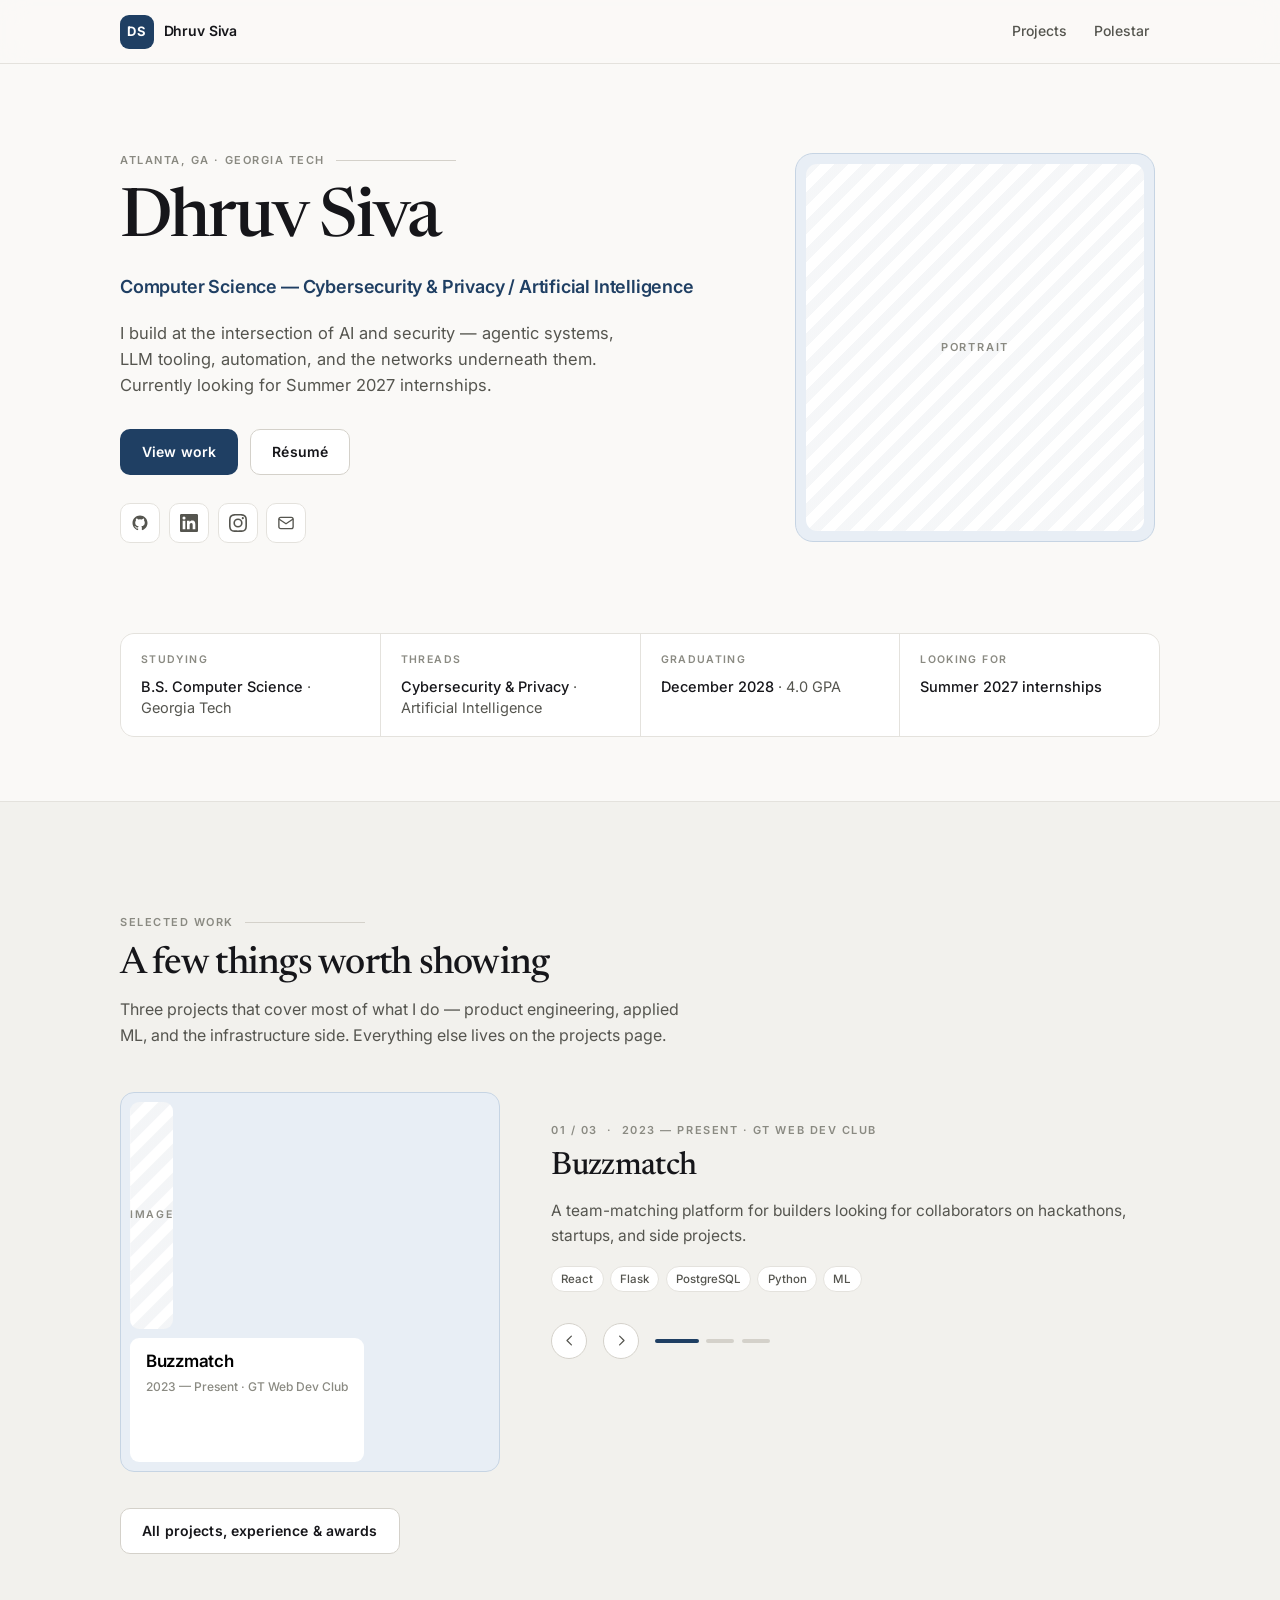
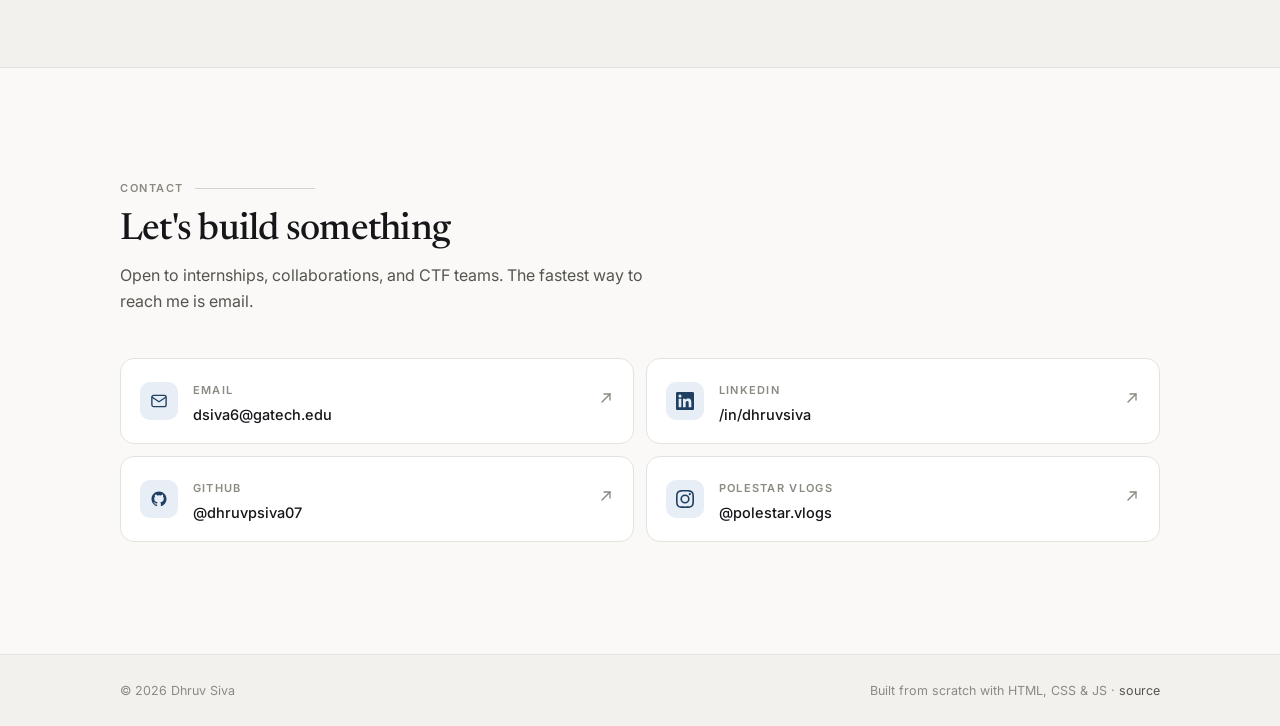
==== index.html @ 422fa302 "Rebuild personal site Three pages sharing one stylesheet and a reusable modal:  - index.html: deskto" ====
<!DOCTYPE html>
<html lang="en">
<head>
<meta charset="UTF-8">
<meta name="viewport" content="width=device-width, initial-scale=1.0">
<title>Dhruv Siva — CS @ Georgia Tech</title>
<meta name="description" content="Dhruv Siva — Computer Science student at Georgia Tech on the Cybersecurity &amp; Privacy and AI threads. Projects, experience, and the Polestar vlog series.">
<link rel="stylesheet" href="style.css">
<script>document.documentElement.classList.add('js');</script>
</head>
<body>

<header class="nav">
  <div class="wrap nav__inner">
    <a class="brand" href="index.html" aria-label="Dhruv Siva — home">
      <span class="brand__mark">DS</span>
      <span class="brand__word">Dhruv Siva</span>
    </a>
    <nav class="nav__links">
      <a href="projects.html">Projects</a>
      <a href="polestar.html">Polestar</a>
    </nav>
  </div>
</header>

<main>

  <!-- ===== HERO ===== -->
  <section class="hero">
    <div class="wrap hero__grid">
      <div class="reveal">
        <div class="eyebrow">Atlanta, GA · Georgia Tech</div>
        <h1 class="hero__name">Dhruv Siva</h1>
        <div class="hero__role">Computer Science — Cybersecurity &amp; Privacy / Artificial Intelligence</div>
        <p class="hero__blurb">
          I build at the intersection of AI and security — agentic systems, LLM tooling, automation,
          and the networks underneath them. Currently looking for Summer 2027 internships.
        </p>
        <div class="hero__cta">
          <a class="btn btn--primary" href="projects.html">View work</a>
          <a class="btn btn--ghost" href="static/resume.pdf" target="_blank" rel="noopener">Résumé</a>
        </div>
        <div class="socials" id="hero-socials"></div>
      </div>

      <div class="hero__photo reveal">
        <!-- swap the placeholder: add background-image to .hero__photo-inner -->
        <div class="hero__photo-inner">Portrait</div>
      </div>
    </div>
  </section>

  <!-- ===== QUICK FACTS ===== -->
  <section class="wrap" style="padding-bottom: clamp(2rem,6vw,4rem)">
    <div class="facts reveal">
      <div class="fact">
        <div class="fact__k">Studying</div>
        <div class="fact__v">B.S. Computer Science <span>· Georgia Tech</span></div>
      </div>
      <div class="fact">
        <div class="fact__k">Threads</div>
        <div class="fact__v">Cybersecurity &amp; Privacy <span>· Artificial Intelligence</span></div>
      </div>
      <div class="fact">
        <div class="fact__k">Graduating</div>
        <div class="fact__v">December 2028 <span>· 4.0 GPA</span></div>
      </div>
      <div class="fact">
        <div class="fact__k">Looking for</div>
        <div class="fact__v">Summer 2027 internships</div>
      </div>
    </div>
  </section>

  <!-- ===== SELECTED WORK ===== -->
  <section class="section section--alt" id="work">
    <div class="wrap">
      <div class="section-head reveal">
        <div class="eyebrow">Selected work</div>
        <h2 class="section-title">A few things worth showing</h2>
        <p class="section-sub">
          Three projects that cover most of what I do — product engineering, applied ML, and the
          infrastructure side. Everything else lives on the projects page.
        </p>
      </div>

      <!-- desktop: rotating highlight -->
      <div class="featured reveal" id="featured"></div>

      <!-- mobile: stacked cards -->
      <div class="stack" id="stack"></div>

      <div style="margin-top:2.25rem" class="reveal">
        <a class="btn btn--ghost" href="projects.html">All projects, experience &amp; awards</a>
      </div>
    </div>
  </section>

  <!-- ===== CONTACT ===== -->
  <section class="section" id="contact">
    <div class="wrap">
      <div class="section-head reveal">
        <div class="eyebrow">Contact</div>
        <h2 class="section-title">Let's build something</h2>
        <p class="section-sub">
          Open to internships, collaborations, and CTF teams. The fastest way to reach me is email.
        </p>
      </div>
      <div class="contact__grid" id="contact-grid"></div>
    </div>
  </section>

</main>

<footer class="footer">
  <div class="wrap footer__inner">
    <span>© <span id="year"></span> Dhruv Siva</span>
    <span>Built from scratch with HTML, CSS &amp; JS · <a href="https://github.com/dhruvpsiva07/dsiva6" target="_blank" rel="noopener">source</a></span>
  </div>
</footer>

<script src="data.js"></script>
<script src="modal.js"></script>
<script src="main.js"></script>
</body>
</html>
---- style.css ----
/* =========================================================
   Dhruv Siva — personal site
   style.css  ·  shared across index / projects / polestar
   ========================================================= */

@import url('https://fonts.googleapis.com/css2?family=Inter:wght@400;500;600;700&family=Newsreader:opsz,wght@6..72,400;6..72,500;6..72,600&display=swap');

*, *::before, *::after { box-sizing: border-box; margin: 0; padding: 0; }

:root {
    /* surfaces */
    --bg:            #faf9f7;
    --bg-alt:        #f2f1ed;
    --surface:       #ffffff;
    --border:        #e4e2dd;
    --border-strong: #d4d1ca;

    /* type */
    --text:          #16161a;
    --text-2:        #55554f;
    --text-3:        #8a8a82;

    /* accent — muted navy */
    --accent:        #1f3f63;
    --accent-hover:  #16304d;
    --accent-soft:   #e8eef5;
    --accent-soft-2: #dbe5ef;
    --accent-line:   #c6d4e3;

    /* geometry */
    --radius:        14px;
    --radius-sm:     9px;
    --maxw:          1120px;
    --nav-h:         64px;

    /* motion */
    --ease:          cubic-bezier(.22,.61,.36,1);
    --t:             .35s var(--ease);

    --font-sans:     'Inter', system-ui, -apple-system, 'Segoe UI', sans-serif;
    --font-serif:    'Newsreader', Georgia, 'Times New Roman', serif;

    --shadow-sm:     0 1px 2px rgba(20,20,25,.04), 0 2px 8px rgba(20,20,25,.04);
    --shadow-md:     0 6px 16px rgba(20,20,25,.08), 0 2px 4px rgba(20,20,25,.04);
    --shadow-lg:     0 24px 60px rgba(20,20,25,.18);
}

html { scroll-behavior: smooth; -webkit-text-size-adjust: 100%; }

body {
    background: var(--bg);
    color: var(--text);
    font-family: var(--font-sans);
    font-size: 16px;
    line-height: 1.6;
    -webkit-font-smoothing: antialiased;
    display: flex;
    flex-direction: column;
    min-height: 100vh;
}

a { color: inherit; }
img { max-width: 100%; display: block; }
button { font: inherit; }

::selection { background: var(--accent-soft-2); }

/* ---------- layout helpers ---------- */

.wrap {
    width: 100%;
    max-width: var(--maxw);
    margin: 0 auto;
    padding-inline: clamp(1.15rem, 5vw, 2.5rem);
}

main { flex: 1 0 auto; }

.section { padding-block: clamp(3.5rem, 9vw, 7rem); }
.section--alt { background: var(--bg-alt); border-block: 1px solid var(--border); }

.section-head { margin-bottom: clamp(1.75rem, 4vw, 2.75rem); }

.eyebrow {
    font-size: 11px;
    font-weight: 600;
    letter-spacing: .14em;
    text-transform: uppercase;
    color: var(--text-3);
    display: flex;
    align-items: center;
    gap: .7rem;
}
.eyebrow::after {
    content: '';
    flex: 1;
    height: 1px;
    background: var(--border-strong);
    max-width: 120px;
}

h1, h2, h3 { line-height: 1.15; letter-spacing: -.02em; font-weight: 600; }

.section-title {
    font-family: var(--font-serif);
    font-size: clamp(1.6rem, 3.6vw, 2.35rem);
    font-weight: 500;
    margin-top: .7rem;
}
.section-sub {
    color: var(--text-2);
    font-size: clamp(14px, 1.4vw, 16px);
    max-width: 56ch;
    margin-top: .7rem;
}

/* ---------- nav ---------- */

.nav {
    position: sticky;
    top: 0;
    z-index: 200;
    height: var(--nav-h);
    background: rgba(250,249,247,.82);
    backdrop-filter: saturate(160%) blur(14px);
    -webkit-backdrop-filter: saturate(160%) blur(14px);
    border-bottom: 1px solid var(--border);
}
.nav__inner {
    height: 100%;
    display: flex;
    align-items: center;
    justify-content: space-between;
    gap: 1rem;
}
.brand {
    display: inline-flex;
    align-items: center;
    gap: .6rem;
    text-decoration: none;
}
.brand__mark {
    width: 34px;
    height: 34px;
    display: grid;
    place-items: center;
    border-radius: 9px;
    background: var(--accent);
    color: #fff;
    font-size: 13px;
    font-weight: 700;
    letter-spacing: .04em;
    transition: transform var(--t), background var(--t);
}
.brand:hover .brand__mark { transform: rotate(-4deg) scale(1.04); background: var(--accent-hover); }
.brand__word {
    font-size: 14px;
    font-weight: 600;
    letter-spacing: -.01em;
}
@media (max-width: 420px) { .brand__word { display: none; } }

.nav__links { display: flex; align-items: center; gap: .25rem; }
.nav__links a {
    position: relative;
    text-decoration: none;
    color: var(--text-2);
    font-size: 14px;
    font-weight: 500;
    padding: .45em .8em;
    border-radius: 8px;
    transition: color var(--t), background var(--t);
}
.nav__links a:hover { color: var(--text); background: var(--bg-alt); }
.nav__links a.active { color: var(--accent); background: var(--accent-soft); }

/* ---------- buttons ---------- */

.btn {
    display: inline-flex;
    align-items: center;
    justify-content: center;
    gap: .5rem;
    padding: .78em 1.5em;
    border-radius: 10px;
    font-size: 14px;
    font-weight: 600;
    letter-spacing: .01em;
    text-decoration: none;
    cursor: pointer;
    border: 1px solid transparent;
    transition: background var(--t), color var(--t), border-color var(--t), transform var(--t), box-shadow var(--t);
}
.btn svg { width: 16px; height: 16px; flex-shrink: 0; }
.btn--primary { background: var(--accent); color: #fff; }
.btn--primary:hover { background: var(--accent-hover); transform: translateY(-2px); box-shadow: var(--shadow-md); }
.btn--ghost { background: var(--surface); color: var(--text); border-color: var(--border-strong); }
.btn--ghost:hover { border-color: var(--accent); color: var(--accent); transform: translateY(-2px); box-shadow: var(--shadow-sm); }

/* ---------- hero ---------- */

.hero { padding-block: clamp(2.5rem, 7vw, 5.5rem) clamp(3rem, 7vw, 6rem); }
.hero__grid {
    display: grid;
    gap: clamp(1.75rem, 4vw, 3.5rem);
    align-items: center;
    grid-template-columns: 1fr;
}
.hero__name {
    font-family: var(--font-serif);
    font-size: clamp(2.6rem, 8vw, 4.2rem);
    font-weight: 500;
    letter-spacing: -.03em;
    margin-top: .8rem;
}
.hero__role {
    margin-top: .85rem;
    font-size: clamp(15px, 1.7vw, 18px);
    font-weight: 600;
    color: var(--accent);
    letter-spacing: -.01em;
}
.hero__blurb {
    margin-top: 1.1rem;
    color: var(--text-2);
    font-size: clamp(14.5px, 1.5vw, 16.5px);
    max-width: 52ch;
}
.hero__cta { display: flex; flex-wrap: wrap; gap: .75rem; margin-top: 1.9rem; }

.hero__photo {
    position: relative;
    width: 100%;
    max-width: 330px;
    aspect-ratio: 1 / 1.08;
    border-radius: 18px;
    background: var(--accent-soft);
    border: 1px solid var(--accent-line);
    padding: 10px;
    margin-inline: auto;
}
.hero__photo-inner {
    width: 100%;
    height: 100%;
    border-radius: 11px;
    background:
        repeating-linear-gradient(135deg, rgba(31,63,99,.045) 0 10px, transparent 10px 20px),
        var(--surface);
    display: grid;
    place-items: center;
    color: var(--text-3);
    font-size: 11px;
    font-weight: 600;
    letter-spacing: .16em;
    text-transform: uppercase;
    background-size: cover;
    background-position: center;
}

@media (min-width: 900px) {
    .hero__grid { grid-template-columns: 1.25fr .75fr; }
    .hero__photo { max-width: 360px; margin-inline: 0 0 0 auto; }
}

/* social row */
.socials { display: flex; gap: .55rem; margin-top: 1.75rem; }
.social {
    width: 40px; height: 40px;
    display: grid; place-items: center;
    border-radius: 10px;
    background: var(--surface);
    border: 1px solid var(--border);
    color: var(--text-2);
    text-decoration: none;
    transition: color var(--t), border-color var(--t), transform var(--t), box-shadow var(--t);
}
.social svg { width: 18px; height: 18px; }
.social:hover { color: var(--accent); border-color: var(--accent-line); transform: translateY(-2px); box-shadow: var(--shadow-sm); }

/* ---------- quick facts strip ---------- */

.facts {
    display: grid;
    gap: 1px;
    background: var(--border);
    border: 1px solid var(--border);
    border-radius: var(--radius);
    overflow: hidden;
    grid-template-columns: 1fr;
}
@media (min-width: 640px) { .facts { grid-template-columns: repeat(2, 1fr); } }
@media (min-width: 960px) { .facts { grid-template-columns: repeat(4, 1fr); } }
.fact { background: var(--surface); padding: 1.15rem 1.25rem; }
.fact__k {
    font-size: 10.5px; font-weight: 600; letter-spacing: .13em;
    text-transform: uppercase; color: var(--text-3);
}
.fact__v { margin-top: .4rem; font-size: 14.5px; font-weight: 500; color: var(--text); line-height: 1.45; }
.fact__v span { color: var(--text-2); font-weight: 400; }

/* ---------- project card (70 / 30) ---------- */

.card {
    position: relative;
    display: flex;
    flex-direction: column;
    background: var(--accent-soft);
    border: 1px solid var(--accent-line);
    border-radius: var(--radius);
    padding: 9px;
    height: clamp(300px, 34vw, 380px);
    text-align: left;
    cursor: pointer;
    width: 100%;
    transition: background var(--t), border-color var(--t), transform var(--t), box-shadow var(--t);
    -webkit-tap-highlight-color: transparent;
}
.card:hover,
.card:focus-visible {
    background: var(--accent-soft-2);
    border-color: #aec1d6;
    transform: translateY(-4px);
    box-shadow: var(--shadow-md);
    outline: none;
}
.card:hover .card__media::after { opacity: 1; }

.card__media {
    flex: 7 1 0;
    min-height: 0;
    border-radius: var(--radius-sm);
    position: relative;
    overflow: hidden;
    background:
        repeating-linear-gradient(135deg, rgba(31,63,99,.05) 0 10px, transparent 10px 20px),
        #fff;
    background-size: cover;
    background-position: center;
    display: grid;
    place-items: center;
}
.card__media::after {
    content: '';
    position: absolute; inset: 0;
    background: rgba(22,48,77,.06);
    opacity: 0;
    transition: opacity var(--t);
}
.card__ph {
    font-size: 10.5px; font-weight: 600; letter-spacing: .16em;
    text-transform: uppercase; color: var(--text-3);
}

.card__body {
    flex: 3 1 0;
    min-height: 0;
    margin-top: 9px;
    background: var(--surface);
    border-radius: var(--radius-sm);
    padding: .85rem 1rem;
    display: flex;
    flex-direction: column;
    justify-content: flex-start;
    align-items: flex-start;
    overflow: hidden;
}
.card__title {
    font-size: clamp(15px, 1.5vw, 17px);
    font-weight: 600;
    color: #000;
    letter-spacing: -.015em;
    line-height: 1.25;
}
.card__meta {
    margin-top: .3rem;
    font-size: 12px;
    color: var(--text-3);
    font-weight: 500;
}

/* grid of cards */
.card-grid {
    display: grid;
    gap: clamp(.9rem, 2vw, 1.4rem);
    grid-template-columns: repeat(auto-fill, minmax(230px, 1fr));
}

/* ---------- featured: desktop rotator ---------- */

.featured { display: none; }
.featured__grid {
    display: grid;
    grid-template-columns: clamp(300px, 30vw, 380px) minmax(0, 1fr);
    gap: clamp(2rem, 4vw, 3.5rem);
    align-items: center;
}
.featured__stage { position: relative; }
.featured__text { min-height: 320px; position: relative; }

.featured__slide {
    position: absolute;
    inset: 0;
    opacity: 0;
    transform: translateY(10px);
    pointer-events: none;
    transition: opacity .45s var(--ease), transform .45s var(--ease);
}
.featured__slide.is-active { opacity: 1; transform: none; pointer-events: auto; }
.featured__stage .featured__slide { position: absolute; }
.featured__stage { height: clamp(300px, 34vw, 380px); }

.featured__num {
    font-size: 11px; font-weight: 600; letter-spacing: .14em;
    text-transform: uppercase; color: var(--text-3);
}
.featured__title {
    font-family: var(--font-serif);
    font-size: clamp(1.5rem, 2.6vw, 2rem);
    font-weight: 500;
    margin-top: .55rem;
}
.featured__blurb { color: var(--text-2); margin-top: .85rem; max-width: 58ch; font-size: 15.5px; }

.tags { display: flex; flex-wrap: wrap; gap: .4rem; margin-top: 1.1rem; }
.tag {
    font-size: 11.5px;
    font-weight: 500;
    color: var(--text-2);
    background: var(--surface);
    border: 1px solid var(--border);
    border-radius: 999px;
    padding: .25em .8em;
}

.featured__controls {
    display: flex;
    align-items: center;
    gap: 1rem;
    margin-top: 1.9rem;
}
.dots { display: flex; gap: .45rem; }
.dot {
    width: 28px; height: 4px;
    border-radius: 99px;
    border: none;
    background: var(--border-strong);
    cursor: pointer;
    padding: 0;
    transition: background var(--t), width var(--t);
}
.dot.is-active { background: var(--accent); width: 44px; }
.arrow {
    width: 36px; height: 36px;
    border-radius: 50%;
    border: 1px solid var(--border-strong);
    background: var(--surface);
    color: var(--text-2);
    display: grid; place-items: center;
    cursor: pointer;
    transition: color var(--t), border-color var(--t), transform var(--t);
}
.arrow svg { width: 15px; height: 15px; }
.arrow:hover { color: var(--accent); border-color: var(--accent-line); }

/* ---------- featured: mobile stack ---------- */

.stack { display: grid; gap: 1.5rem; }
.stack__item {
    background: var(--surface);
    border: 1px solid var(--border);
    border-radius: var(--radius);
    overflow: hidden;
}
.stack__media {
    aspect-ratio: 16 / 10;
    background:
        repeating-linear-gradient(135deg, rgba(31,63,99,.05) 0 10px, transparent 10px 20px),
        var(--accent-soft);
    background-size: cover;
    background-position: center;
    display: grid; place-items: center;
    border-bottom: 1px solid var(--border);
}
.stack__body { padding: 1.1rem 1.15rem 1.3rem; }
.stack__title { font-size: 17px; font-weight: 600; letter-spacing: -.015em; }
.stack__meta { font-size: 12px; color: var(--text-3); margin-top: .25rem; font-weight: 500; }
.stack__desc { color: var(--text-2); font-size: 14.5px; margin-top: .75rem; }
.stack__link {
    display: inline-flex; align-items: center; gap: .4rem;
    margin-top: 1rem; font-size: 13.5px; font-weight: 600;
    color: var(--accent); text-decoration: none;
}
.stack__link svg { width: 14px; height: 14px; }
.stack__link:hover { text-decoration: underline; }

@media (min-width: 900px) {
    .featured { display: block; }
    .stack { display: none; }
}

/* ---------- list blocks (experience / awards / leadership) ---------- */

.entries { display: grid; gap: 1px; background: var(--border); border: 1px solid var(--border); border-radius: var(--radius); overflow: hidden; }
.entry { background: var(--surface); padding: clamp(1.1rem, 2.4vw, 1.6rem); }
.entry__top {
    display: flex; flex-wrap: wrap; gap: .25rem 1rem;
    justify-content: space-between; align-items: baseline;
}
.entry__role { font-size: clamp(15.5px, 1.6vw, 17px); font-weight: 600; letter-spacing: -.015em; }
.entry__org { color: var(--accent); font-weight: 500; }
.entry__when { font-size: 12.5px; color: var(--text-3); font-weight: 500; white-space: nowrap; }
.entry__where { font-size: 12.5px; color: var(--text-3); margin-top: .15rem; }
.entry ul { margin: .75rem 0 0; padding-left: 1.05rem; }
.entry li { color: var(--text-2); font-size: 14.5px; margin-bottom: .4rem; }
.entry li::marker { color: var(--accent-line); }

/* pill lists (certs, skills) */
.pill-group + .pill-group { margin-top: 1.4rem; }
.pill-group__label {
    font-size: 11px; font-weight: 600; letter-spacing: .13em;
    text-transform: uppercase; color: var(--text-3); margin-bottom: .6rem;
}
.pills { display: flex; flex-wrap: wrap; gap: .45rem; }
.pills span {
    font-size: 13px;
    background: var(--surface);
    border: 1px solid var(--border);
    border-radius: 8px;
    padding: .38em .85em;
    color: var(--text-2);
}

/* ---------- contact ---------- */

.contact__grid {
    display: grid;
    gap: .75rem;
    grid-template-columns: 1fr;
    margin-top: 2rem;
}
@media (min-width: 700px) { .contact__grid { grid-template-columns: repeat(2, 1fr); } }

.contact-card {
    display: flex;
    align-items: center;
    gap: .9rem;
    padding: 1.05rem 1.2rem;
    background: var(--surface);
    border: 1px solid var(--border);
    border-radius: var(--radius);
    text-decoration: none;
    transition: border-color var(--t), transform var(--t), box-shadow var(--t);
}
.contact-card:hover { border-color: var(--accent-line); transform: translateY(-2px); box-shadow: var(--shadow-sm); }
.contact-card__icon {
    width: 38px; height: 38px; flex-shrink: 0;
    display: grid; place-items: center;
    border-radius: 10px;
    background: var(--accent-soft);
    color: var(--accent);
}
.contact-card__icon svg { width: 18px; height: 18px; }
.contact-card__k { font-size: 11px; font-weight: 600; letter-spacing: .12em; text-transform: uppercase; color: var(--text-3); }
.contact-card__v { font-size: 14.5px; font-weight: 500; margin-top: .1rem; word-break: break-word; }
.contact-card__arrow { margin-left: auto; color: var(--text-3); transition: transform var(--t), color var(--t); }
.contact-card__arrow svg { width: 16px; height: 16px; }
.contact-card:hover .contact-card__arrow { transform: translate(3px,-3px); color: var(--accent); }

/* ---------- footer ---------- */

.footer {
    flex-shrink: 0;
    border-top: 1px solid var(--border);
    background: var(--bg-alt);
    padding-block: 1.6rem;
    margin-top: auto;
}
.footer__inner {
    display: flex; flex-wrap: wrap; gap: .5rem 1.5rem;
    justify-content: space-between; align-items: center;
    font-size: 12.5px; color: var(--text-3);
}
.footer__inner a { color: var(--text-2); text-decoration: none; }
.footer__inner a:hover { color: var(--accent); }

/* ---------- modal ---------- */

.overlay {
    position: fixed;
    inset: 0;
    z-index: 500;
    display: none;
    align-items: center;
    justify-content: center;
    padding: clamp(1rem, 4vw, 2.5rem);
    background: rgba(18,20,24,.45);
    backdrop-filter: blur(5px);
    -webkit-backdrop-filter: blur(5px);
    opacity: 0;
    transition: opacity .25s var(--ease);
}
.overlay.is-mounted { display: flex; }
.overlay.is-open { opacity: 1; }

.modal {
    position: relative;
    width: min(620px, 100%);
    max-height: min(86vh, 860px);
    overflow-y: auto;
    overscroll-behavior: contain;
    background: var(--surface);
    border: 1px solid var(--border);
    border-radius: 18px;
    box-shadow: var(--shadow-lg);
    transform: translateY(14px) scale(.975);
    opacity: 0;
    transition: transform .3s var(--ease), opacity .3s var(--ease);
}
.overlay.is-open .modal { transform: none; opacity: 1; }
.modal--wide { width: min(920px, 100%); }

.modal__close {
    position: absolute;
    top: .9rem; right: .9rem;
    width: 34px; height: 34px;
    display: grid; place-items: center;
    border-radius: 50%;
    border: 1px solid var(--border);
    background: rgba(255,255,255,.9);
    color: var(--text-2);
    cursor: pointer;
    z-index: 3;
    transition: background var(--t), color var(--t), transform var(--t);
}
.modal__close svg { width: 15px; height: 15px; }
.modal__close:hover { background: var(--bg-alt); color: var(--text); transform: rotate(90deg); }

.modal__media {
    aspect-ratio: 16 / 7;
    background:
        repeating-linear-gradient(135deg, rgba(31,63,99,.05) 0 10px, transparent 10px 20px),
        var(--accent-soft);
    background-size: cover;
    background-position: center;
    border-radius: 18px 18px 0 0;
    border-bottom: 1px solid var(--border);
    display: grid; place-items: center;
}
.modal__body { padding: clamp(1.3rem, 3vw, 2rem); }
.modal__title {
    font-family: var(--font-serif);
    font-size: clamp(1.4rem, 2.6vw, 1.9rem);
    font-weight: 500;
    letter-spacing: -.02em;
    padding-right: 2.5rem;
}
.modal__meta {
    margin-top: .5rem;
    font-size: 12.5px; font-weight: 500; color: var(--text-3);
    display: flex; flex-wrap: wrap; gap: .4rem .8rem;
}
.modal__meta .status {
    color: var(--accent);
    background: var(--accent-soft);
    border-radius: 999px;
    padding: .1em .7em;
}
.modal__rule { height: 1px; background: var(--border); margin: 1.1rem 0; border: none; }
.modal__body p { color: var(--text-2); font-size: 14.8px; }
.modal__body p + p { margin-top: .8rem; }
.modal__body ul { margin: .8rem 0 0; padding-left: 1.05rem; }
.modal__body li { color: var(--text-2); font-size: 14.5px; margin-bottom: .4rem; }
.modal__body li::marker { color: var(--accent-line); }
.modal__label {
    font-size: 11px; font-weight: 600; letter-spacing: .13em;
    text-transform: uppercase; color: var(--text-3);
    margin-top: 1.4rem; margin-bottom: .55rem;
}
.modal__links { display: flex; flex-wrap: wrap; gap: .6rem; margin-top: 1.5rem; }

.note {
    margin-top: 1.1rem;
    font-size: 13px;
    color: var(--text-3);
    background: var(--bg-alt);
    border: 1px dashed var(--border-strong);
    border-radius: 10px;
    padding: .7rem .9rem;
}

/* ---------- polestar ---------- */

.season-grid {
    display: grid;
    gap: clamp(1rem, 2.5vw, 1.5rem);
    grid-template-columns: repeat(auto-fill, minmax(260px, 1fr));
    max-width: 780px;
    margin-top: 2rem;
}
.card--soon { cursor: default; }
.card--soon:hover { transform: none; box-shadow: none; background: var(--accent-soft); border-color: var(--accent-line); }
.badge-soon {
    font-size: 10.5px; font-weight: 600; letter-spacing: .12em; text-transform: uppercase;
    color: var(--text-3); border: 1px solid var(--border-strong); border-radius: 999px;
    padding: .2em .7em; background: var(--surface);
}

.ps-intro {
    background: var(--surface);
    border: 1px solid var(--border);
    border-radius: var(--radius);
    padding: clamp(1.2rem, 3vw, 1.9rem);
}
.ps-stats { display: flex; flex-wrap: wrap; gap: 1.75rem; margin-top: 1.3rem; }
.ps-stat__n { font-family: var(--font-serif); font-size: 1.7rem; font-weight: 500; }
.ps-stat__k { font-size: 11px; letter-spacing: .12em; text-transform: uppercase; color: var(--text-3); font-weight: 600; }

/* timeline inside the season modal */
.tl { position: relative; padding-left: 1.4rem; }
.tl::before {
    content: '';
    position: absolute; left: 5px; top: 6px; bottom: 6px;
    width: 2px; background: var(--border); border-radius: 2px;
}
.tl__arc { margin-bottom: 1.6rem; }
.tl__arc-name {
    position: relative;
    font-size: 11.5px; font-weight: 700; letter-spacing: .13em; text-transform: uppercase;
    color: var(--accent);
    margin-bottom: .6rem;
}
.tl__arc-name::before {
    content: '';
    position: absolute; left: -1.4rem; top: 50%;
    width: 12px; height: 12px; margin-top: -6px; margin-left: 0;
    border-radius: 50%; background: var(--accent); border: 2px solid var(--surface);
    box-shadow: 0 0 0 2px var(--accent-soft-2);
}
.tl__count { color: var(--text-3); font-weight: 500; letter-spacing: .06em; margin-left: .5rem; }

.vlog {
    border: 1px solid var(--border);
    border-radius: 10px;
    background: var(--surface);
    margin-bottom: .45rem;
    overflow: hidden;
}
.vlog__head {
    width: 100%;
    display: flex; align-items: center; gap: .8rem;
    padding: .65rem .85rem;
    background: none; border: none; text-align: left; cursor: pointer;
    transition: background var(--t);
}
.vlog__head:hover { background: var(--bg-alt); }
.vlog__t { font-size: 14px; font-weight: 500; flex: 1; min-width: 0; }
.vlog__d { font-size: 11.5px; color: var(--text-3); white-space: nowrap; }
.vlog__chev { color: var(--text-3); transition: transform var(--t); flex-shrink: 0; }
.vlog__chev svg { width: 13px; height: 13px; display: block; }
.vlog.is-open .vlog__chev { transform: rotate(180deg); }
.vlog__panel { display: none; padding: 0 .85rem .9rem; border-top: 1px solid var(--border); }
.vlog.is-open .vlog__panel { display: block; }
.vlog__k {
    font-size: 10.5px; font-weight: 600; letter-spacing: .12em; text-transform: uppercase;
    color: var(--text-3); margin-top: .8rem;
}
.vlog__v { font-size: 13.5px; color: var(--text-2); white-space: pre-line; margin-top: .2rem; }

/* ---------- scroll reveal ---------- */

.js .reveal {
    opacity: 0;
    transform: translateY(18px);
    transition: opacity .7s var(--ease), transform .7s var(--ease);
    will-change: opacity, transform;
}
.js .reveal.is-in { opacity: 1; transform: none; }

@media (prefers-reduced-motion: reduce) {
    html { scroll-behavior: auto; }
    .js .reveal { opacity: 1; transform: none; transition: none; }
    *, *::before, *::after { animation-duration: .001ms !important; transition-duration: .001ms !important; }
}
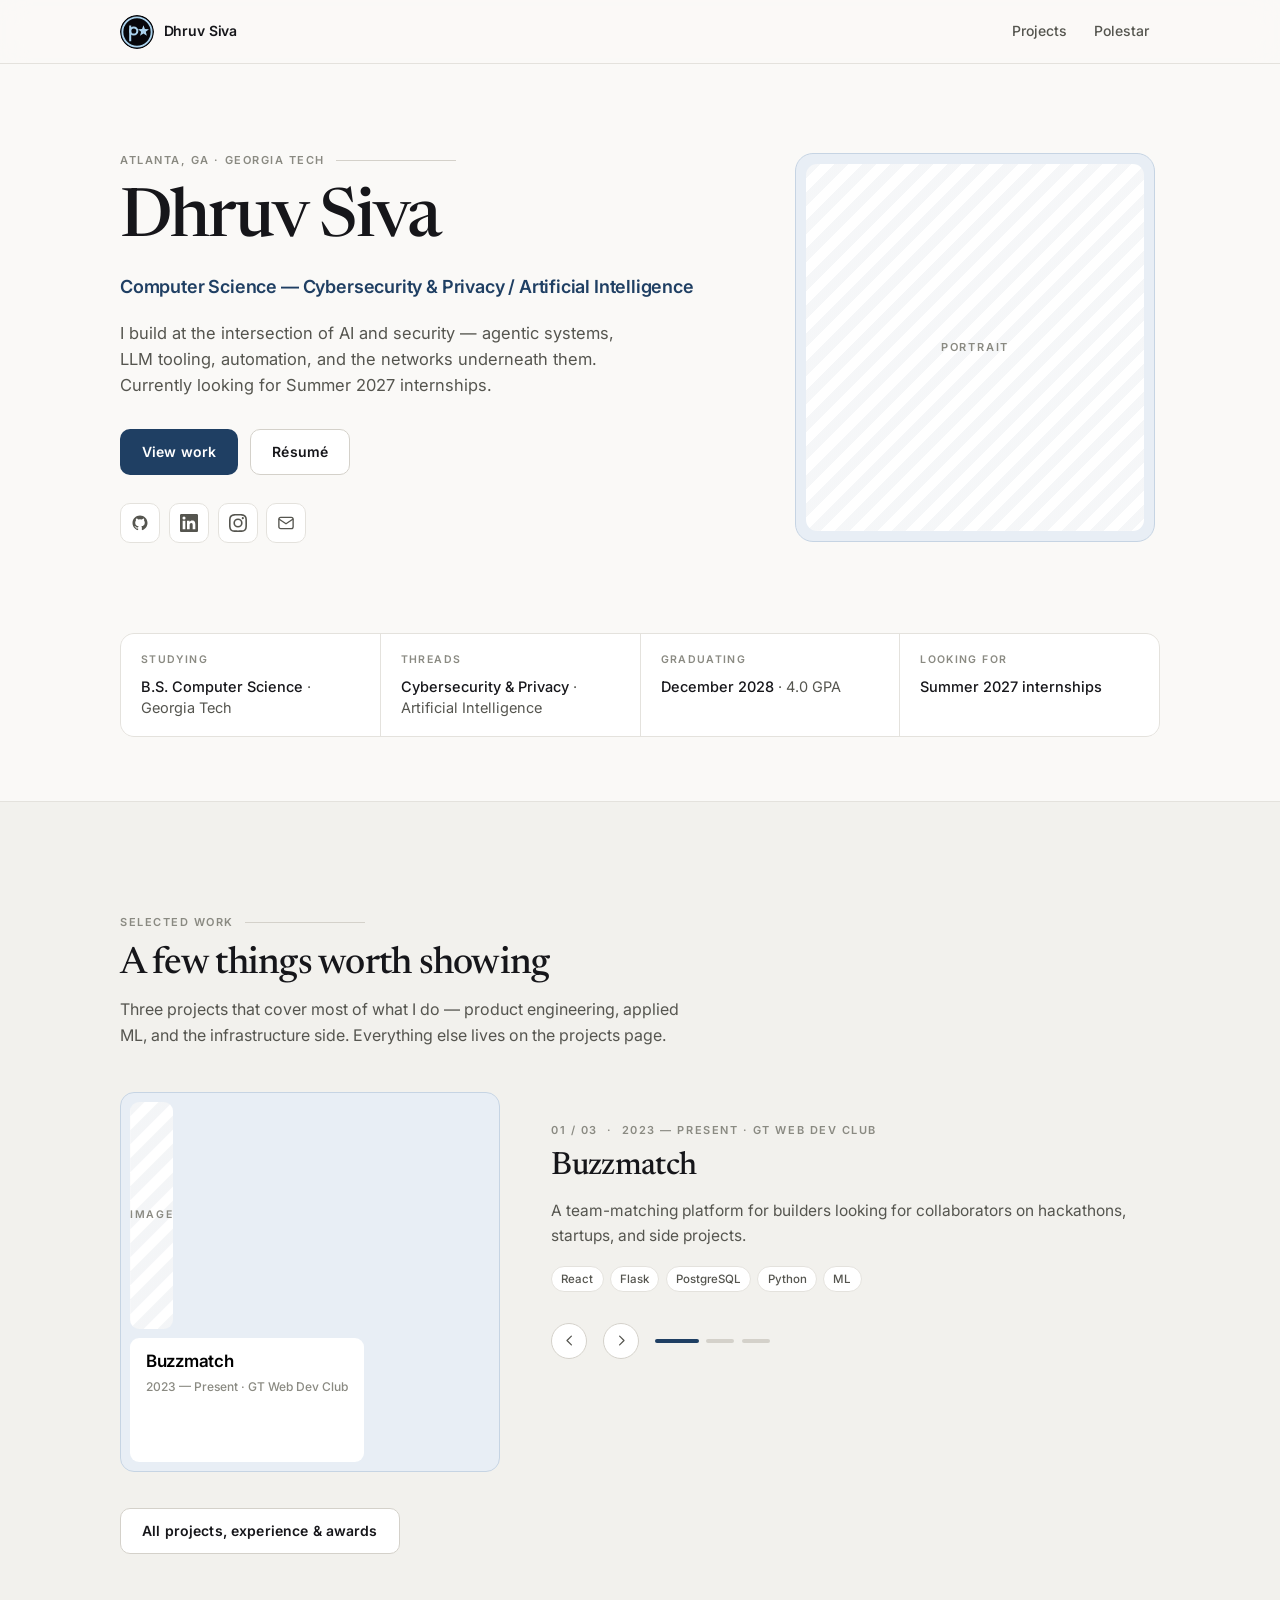
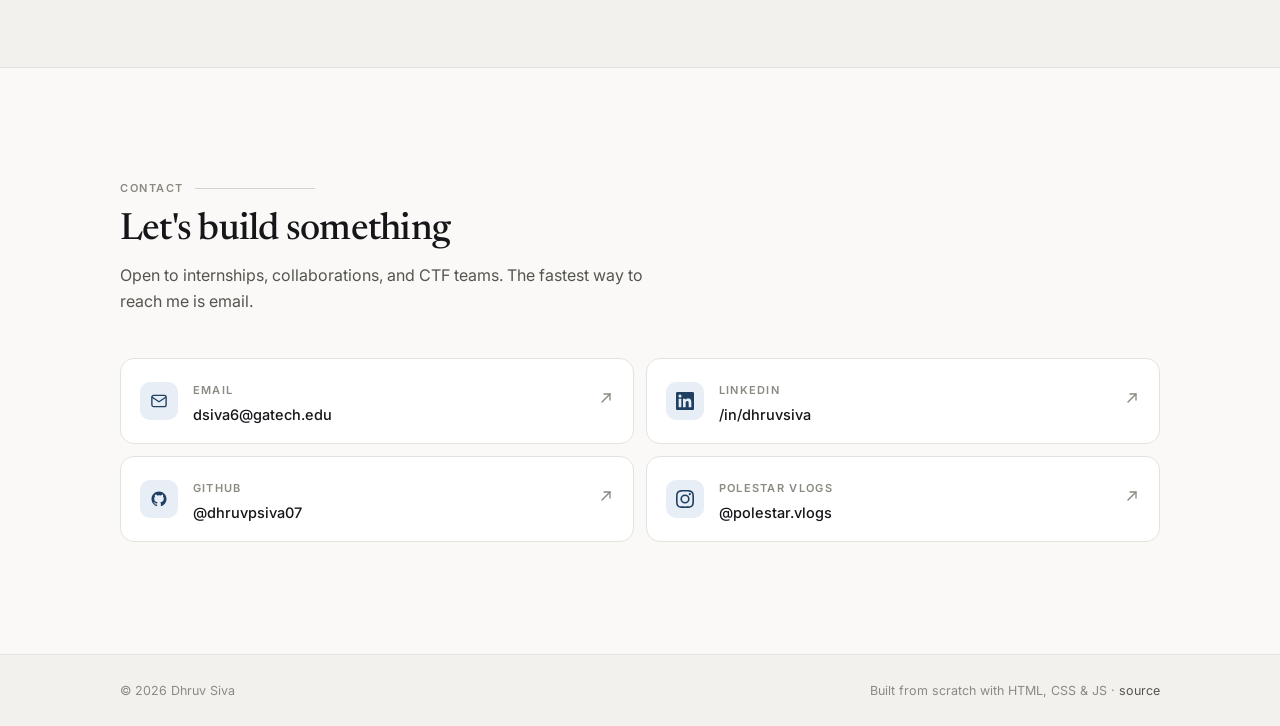
==== commit a5b466f3: "Use the Polestar mark as the site logo Replaces the DS placeholder in the nav on all three pages wit" ====
--- a/index.html
+++ b/index.html
@@ -5,6 +5,7 @@
 <meta name="viewport" content="width=device-width, initial-scale=1.0">
 <title>Dhruv Siva — CS @ Georgia Tech</title>
 <meta name="description" content="Dhruv Siva — Computer Science student at Georgia Tech on the Cybersecurity &amp; Privacy and AI threads. Projects, experience, and the Polestar vlog series.">
+<link rel="icon" href="favicon.svg" type="image/svg+xml">
 <link rel="stylesheet" href="style.css">
 <script>document.documentElement.classList.add('js');</script>
 </head>
@@ -13,7 +14,7 @@
 <header class="nav">
   <div class="wrap nav__inner">
     <a class="brand" href="index.html" aria-label="Dhruv Siva — home">
-      <span class="brand__mark">DS</span>
+      <span class="brand__mark" aria-hidden="true"><svg viewBox="0 0 100 100"><circle cx="50" cy="50" r="50" fill="#07070a"/><circle cx="50" cy="50" r="43" fill="none" stroke="#aad2ec" stroke-width="5.5"/><g fill="none" stroke="#aad2ec" stroke-width="6"><path d="M30 34 V74" stroke-linecap="square"/><circle cx="40.5" cy="47" r="10.5"/></g><polygon fill="#aad2ec" points="69.00,30.00 73.23,41.18 85.17,41.75 75.85,49.22 78.99,60.75 69.00,54.20 59.01,60.75 62.15,49.22 52.83,41.75 64.77,41.18"/></svg></span>
       <span class="brand__word">Dhruv Siva</span>
     </a>
     <nav class="nav__links">
--- a/style.css
+++ b/style.css
@@ -142,17 +142,27 @@
 .brand__mark {
     width: 34px;
     height: 34px;
-    display: grid;
-    place-items: center;
-    border-radius: 9px;
-    background: var(--accent);
-    color: #fff;
-    font-size: 13px;
-    font-weight: 700;
-    letter-spacing: .04em;
-    transition: transform var(--t), background var(--t);
-}
-.brand:hover .brand__mark { transform: rotate(-4deg) scale(1.04); background: var(--accent-hover); }
+    flex-shrink: 0;
+    border-radius: 50%;
+    overflow: hidden;
+    display: block;
+    transition: transform var(--t), box-shadow var(--t);
+}
+.brand__mark svg { width: 100%; height: 100%; display: block; }
+.brand:hover .brand__mark {
+    transform: rotate(-8deg) scale(1.06);
+    box-shadow: 0 2px 10px rgba(20,20,25,.18);
+}
+
+/* larger lockup for the Polestar page */
+.ps-mark {
+    width: clamp(54px, 7vw, 68px);
+    height: clamp(54px, 7vw, 68px);
+    border-radius: 50%;
+    overflow: hidden;
+    margin-bottom: 1.1rem;
+}
+.ps-mark svg { width: 100%; height: 100%; display: block; }
 .brand__word {
     font-size: 14px;
     font-weight: 600;
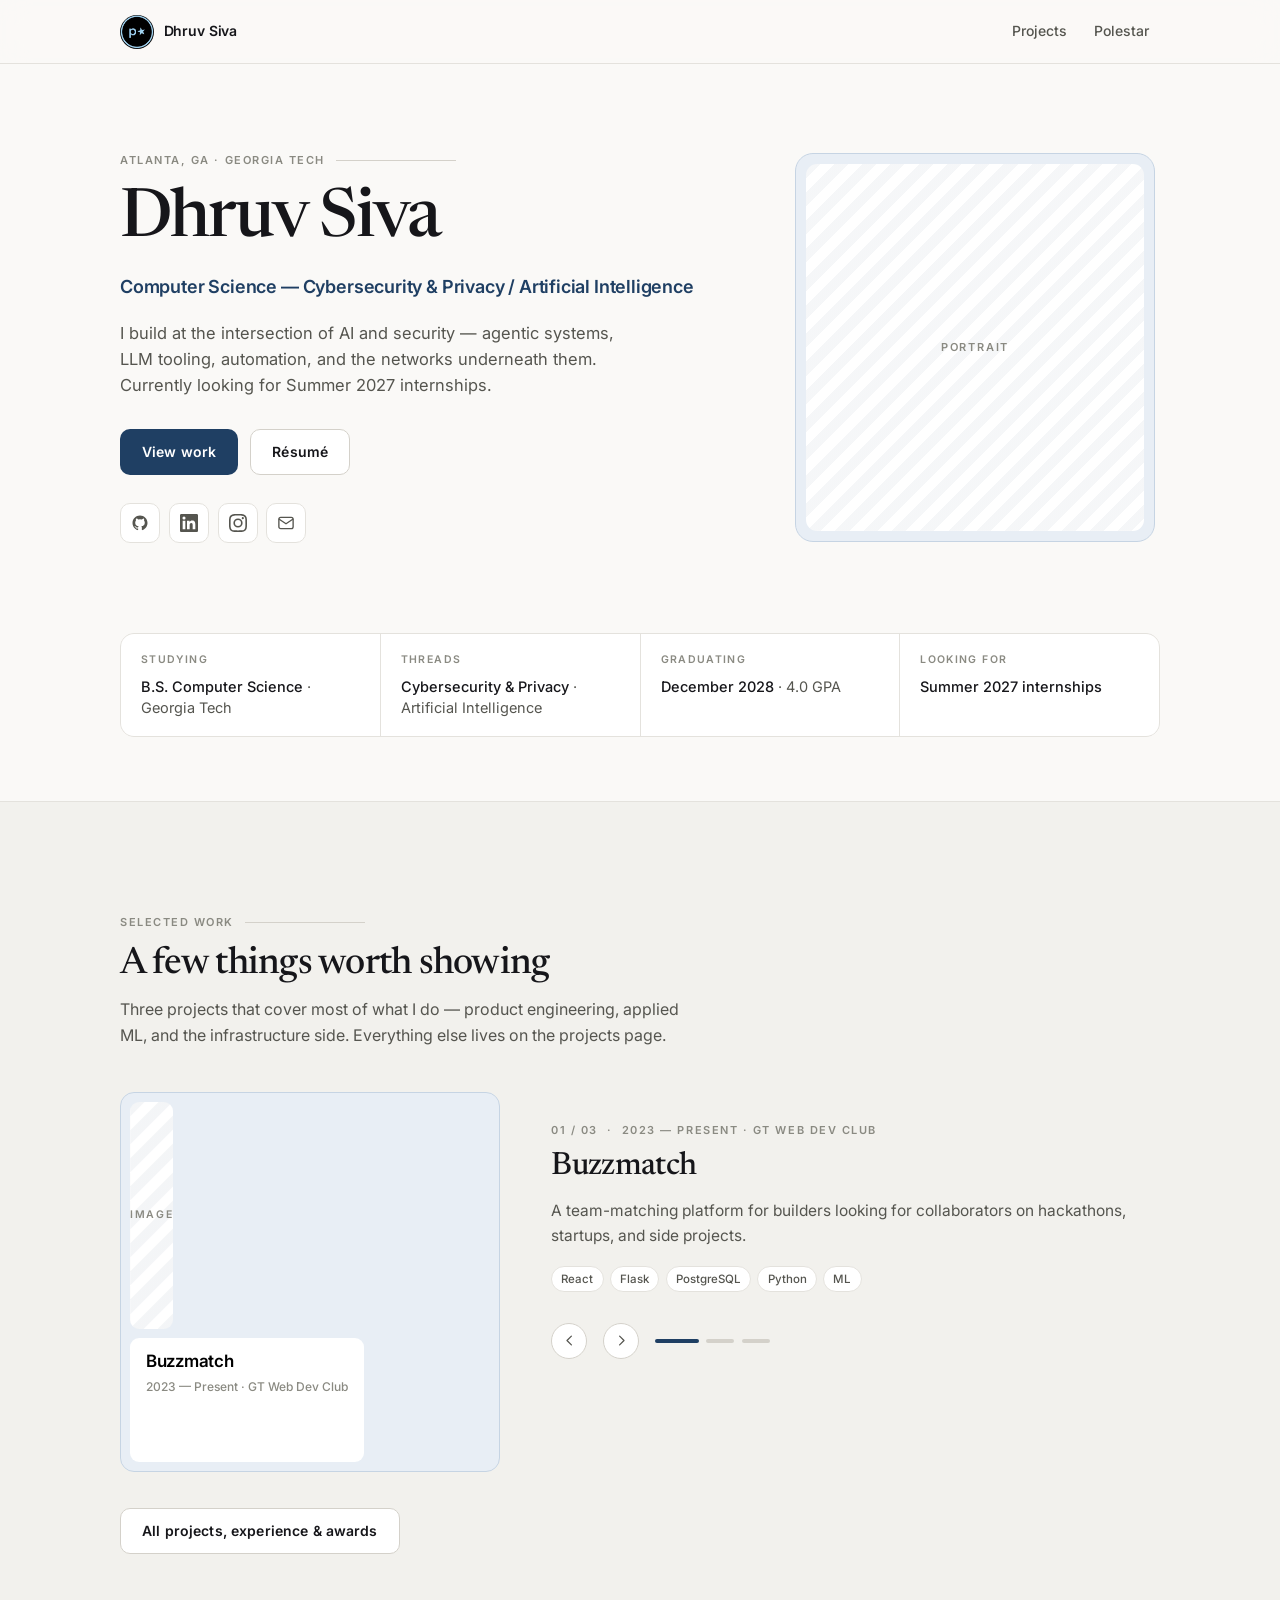
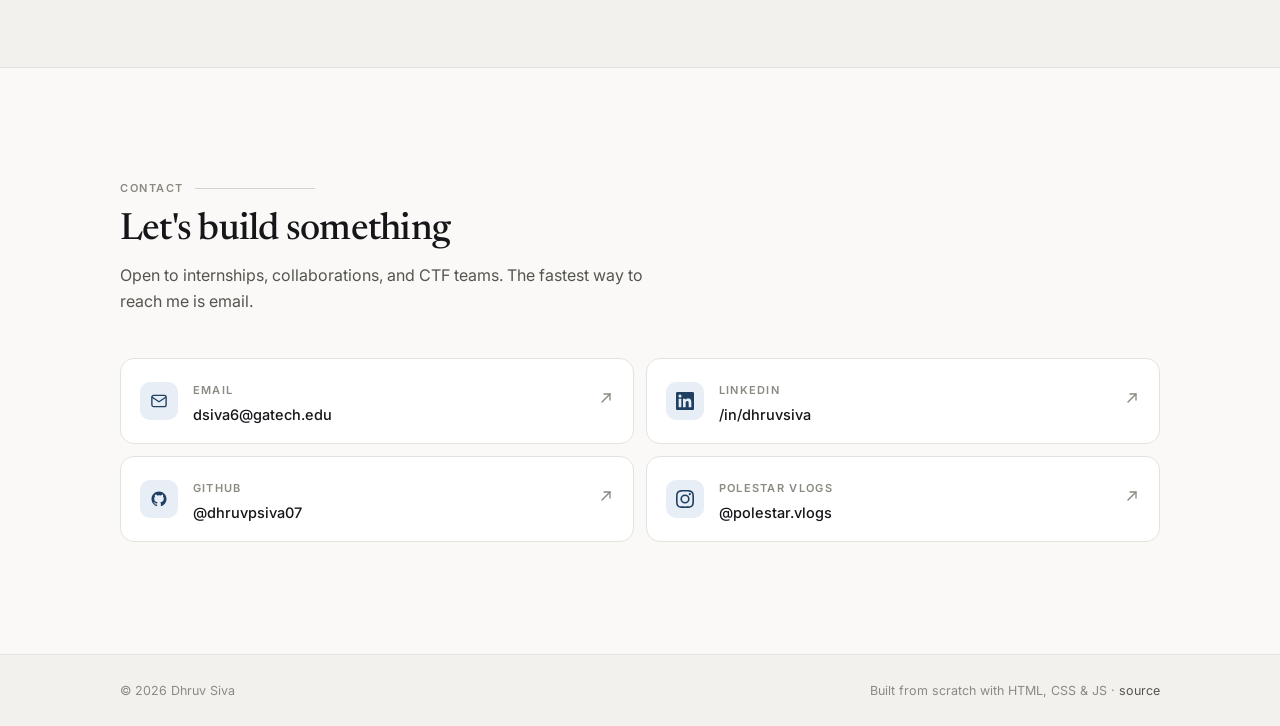
==== commit c2c7ca2d: "Use the original Polestar logo image Replaces the redrawn SVG mark with the actual logo file at stat" ====
--- a/index.html
+++ b/index.html
@@ -5,7 +5,7 @@
 <meta name="viewport" content="width=device-width, initial-scale=1.0">
 <title>Dhruv Siva — CS @ Georgia Tech</title>
 <meta name="description" content="Dhruv Siva — Computer Science student at Georgia Tech on the Cybersecurity &amp; Privacy and AI threads. Projects, experience, and the Polestar vlog series.">
-<link rel="icon" href="favicon.svg" type="image/svg+xml">
+<link rel="icon" href="favicon.png" type="image/png">
 <link rel="stylesheet" href="style.css">
 <script>document.documentElement.classList.add('js');</script>
 </head>
@@ -14,7 +14,7 @@
 <header class="nav">
   <div class="wrap nav__inner">
     <a class="brand" href="index.html" aria-label="Dhruv Siva — home">
-      <span class="brand__mark" aria-hidden="true"><svg viewBox="0 0 100 100"><circle cx="50" cy="50" r="50" fill="#07070a"/><circle cx="50" cy="50" r="43" fill="none" stroke="#aad2ec" stroke-width="5.5"/><g fill="none" stroke="#aad2ec" stroke-width="6"><path d="M30 34 V74" stroke-linecap="square"/><circle cx="40.5" cy="47" r="10.5"/></g><polygon fill="#aad2ec" points="69.00,30.00 73.23,41.18 85.17,41.75 75.85,49.22 78.99,60.75 69.00,54.20 59.01,60.75 62.15,49.22 52.83,41.75 64.77,41.18"/></svg></span>
+      <span class="brand__mark"><img src="static/img/polestar-logo.jpg" alt=""></span>
       <span class="brand__word">Dhruv Siva</span>
     </a>
     <nav class="nav__links">
--- a/style.css
+++ b/style.css
@@ -148,7 +148,7 @@
     display: block;
     transition: transform var(--t), box-shadow var(--t);
 }
-.brand__mark svg { width: 100%; height: 100%; display: block; }
+.brand__mark img { width: 100%; height: 100%; object-fit: cover; display: block; }
 .brand:hover .brand__mark {
     transform: rotate(-8deg) scale(1.06);
     box-shadow: 0 2px 10px rgba(20,20,25,.18);
@@ -162,7 +162,7 @@
     overflow: hidden;
     margin-bottom: 1.1rem;
 }
-.ps-mark svg { width: 100%; height: 100%; display: block; }
+.ps-mark img { width: 100%; height: 100%; object-fit: cover; display: block; }
 .brand__word {
     font-size: 14px;
     font-weight: 600;
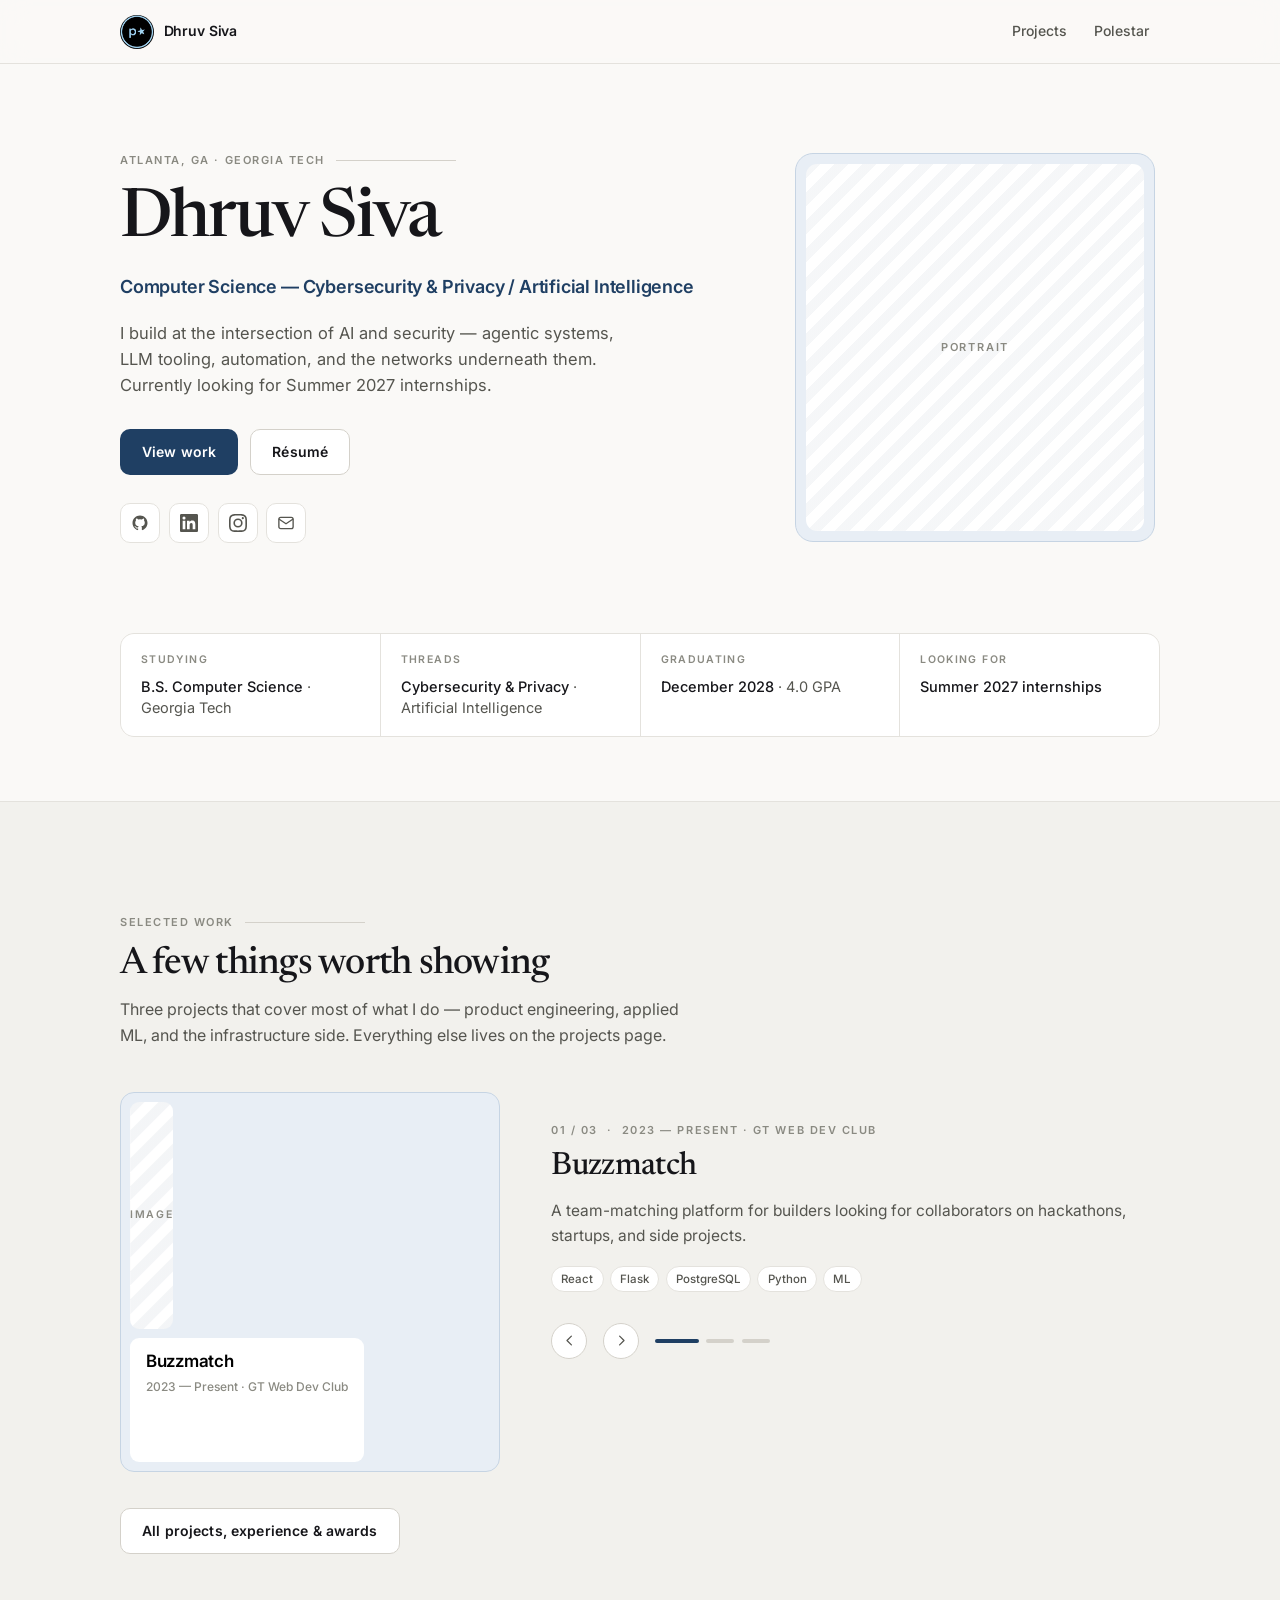
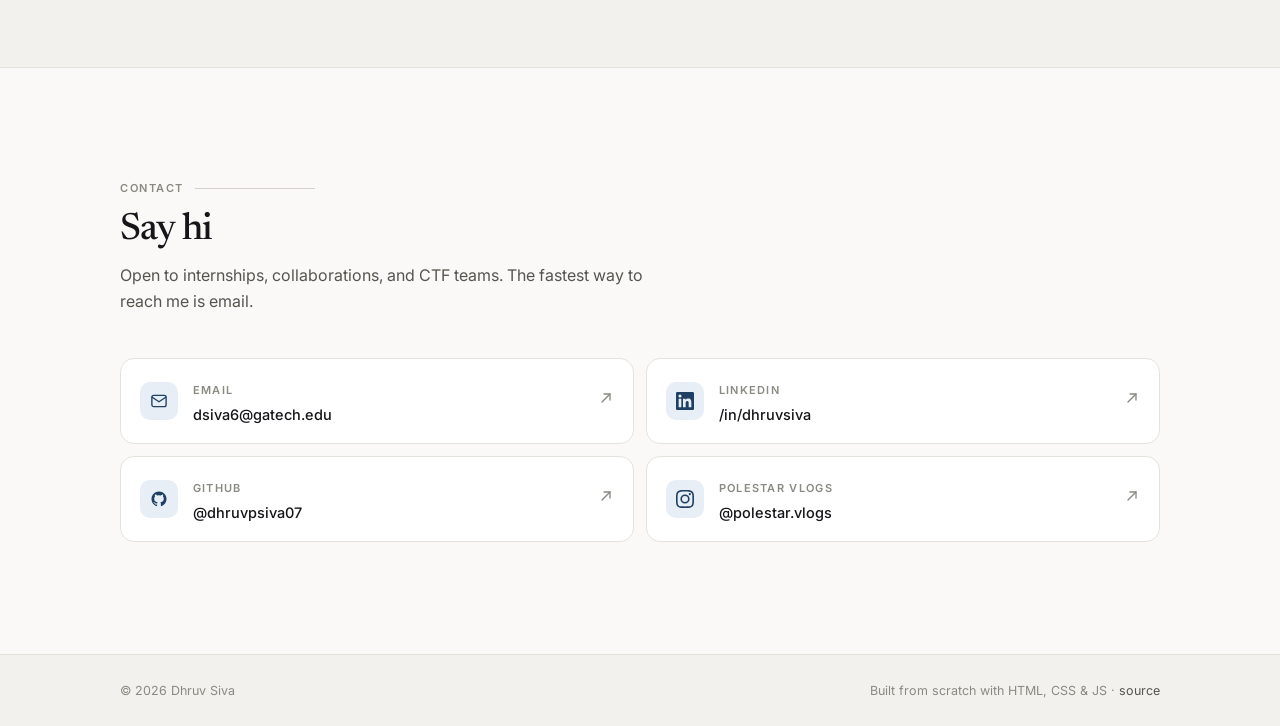
==== commit 33a45712: "Restructure the phone page: name, about, projects, experience, contact Mirrors the section order of " ====
--- a/index.html
+++ b/index.html
@@ -9,24 +9,26 @@
 <link rel="stylesheet" href="style.css">
 <script>document.documentElement.classList.add('js');</script>
 </head>
-<body>
+<body id="top">
 
 <header class="nav">
   <div class="wrap nav__inner">
-    <a class="brand" href="index.html" aria-label="Dhruv Siva — home">
+    <a class="brand" href="#top" aria-label="Dhruv Siva — top of page">
       <span class="brand__mark"><img src="static/img/polestar-logo.jpg" alt=""></span>
       <span class="brand__word">Dhruv Siva</span>
     </a>
     <nav class="nav__links">
-      <a href="projects.html">Projects</a>
-      <a href="polestar.html">Polestar</a>
+      <a href="projects.html" data-nav="projects">Projects</a>
+      <a href="#experience" class="nav-only-mobile" data-nav="experience">Experience</a>
+      <a href="polestar.html" class="nav-only-desktop">Polestar</a>
+      <a href="#contact" class="nav-only-mobile" data-nav="contact">Contact</a>
     </nav>
   </div>
 </header>
 
 <main>
 
-  <!-- ===== HERO ===== -->
+  <!-- ===== 1 · NAME ===== -->
   <section class="hero">
     <div class="wrap hero__grid">
       <div class="reveal">
@@ -38,10 +40,16 @@
           and the networks underneath them. Currently looking for Summer 2027 internships.
         </p>
         <div class="hero__cta">
-          <a class="btn btn--primary" href="projects.html">View work</a>
+          <a class="btn btn--primary" href="projects.html" data-nav="projects-cta">View work</a>
           <a class="btn btn--ghost" href="static/resume.pdf" target="_blank" rel="noopener">Résumé</a>
         </div>
         <div class="socials" id="hero-socials"></div>
+        <a class="scroll-cue nav-only-mobile" href="#intro">
+          Scroll
+          <svg viewBox="0 0 24 24" fill="none" stroke="currentColor" stroke-width="2"
+               stroke-linecap="round" stroke-linejoin="round"><line x1="12" y1="4" x2="12" y2="19"/>
+          <polyline points="6 13 12 19 18 13"/></svg>
+        </a>
       </div>
 
       <div class="hero__photo reveal">
@@ -51,30 +59,42 @@
     </div>
   </section>
 
-  <!-- ===== QUICK FACTS ===== -->
-  <section class="wrap" style="padding-bottom: clamp(2rem,6vw,4rem)">
-    <div class="facts reveal">
-      <div class="fact">
-        <div class="fact__k">Studying</div>
-        <div class="fact__v">B.S. Computer Science <span>· Georgia Tech</span></div>
+  <!-- quick facts — desktop keeps them directly under the hero -->
+  <section class="wrap only-desktop" style="padding-bottom: clamp(2rem,6vw,4rem)">
+    <div class="facts reveal" id="facts-desktop"></div>
+  </section>
+
+  <!-- ===== 2 · DESCRIPTION (phone; no nav link, same as Matthew's) ===== -->
+  <section class="section section--alt only-mobile" id="intro">
+    <div class="wrap">
+      <div class="reveal">
+        <div class="eyebrow">About</div>
+        <h2 class="section-title">I build things that hold up.</h2>
+        <div class="prose">
+          <p>
+            I'm a first-year CS student at <strong>Georgia Tech</strong> on the Cybersecurity &amp;
+            Privacy and Artificial Intelligence threads. Most of what I make sits where those two
+            meet — agentic systems, LLM tooling, automation that removes real hours of work.
+          </p>
+          <p>
+            Before college I co-founded my high school's IT club, grew it to 80+ members, ran
+            Capture-the-Flag teams, and wired up a two-classroom network serving about 70 devices.
+            I still compete in CTFs.
+          </p>
+          <p>
+            Away from the terminal I film and edit <a href="polestar.html">Polestar</a>, a vlog
+            series I produce independently — 105 episodes so far.
+          </p>
+        </div>
       </div>
-      <div class="fact">
-        <div class="fact__k">Threads</div>
-        <div class="fact__v">Cybersecurity &amp; Privacy <span>· Artificial Intelligence</span></div>
-      </div>
-      <div class="fact">
-        <div class="fact__k">Graduating</div>
-        <div class="fact__v">December 2028 <span>· 4.0 GPA</span></div>
-      </div>
-      <div class="fact">
-        <div class="fact__k">Looking for</div>
-        <div class="fact__v">Summer 2027 internships</div>
-      </div>
+      <div class="facts reveal" id="facts-mobile" style="margin-top:2rem"></div>
     </div>
   </section>
 
-  <!-- ===== SELECTED WORK ===== -->
-  <section class="section section--alt" id="work">
+  <!-- ===== 3 · PROJECTS ===== -->
+
+  <!-- desktop: the rotating highlight reel -->
+  <section class="section section--alt only-desktop" id="work">
     <div class="wrap">
       <div class="section-head reveal">
         <div class="eyebrow">Selected work</div>
@@ -84,25 +104,47 @@
           infrastructure side. Everything else lives on the projects page.
         </p>
       </div>
-
-      <!-- desktop: rotating highlight -->
       <div class="featured reveal" id="featured"></div>
-
-      <!-- mobile: stacked cards -->
-      <div class="stack" id="stack"></div>
-
       <div style="margin-top:2.25rem" class="reveal">
         <a class="btn btn--ghost" href="projects.html">All projects, experience &amp; awards</a>
       </div>
     </div>
   </section>
 
-  <!-- ===== CONTACT ===== -->
+  <!-- phone: highlights, then everything else -->
+  <section class="section only-mobile" id="projects">
+    <div class="wrap">
+      <div class="section-head reveal">
+        <div class="eyebrow">Projects</div>
+        <h2 class="section-title">Things I've built</h2>
+        <p class="section-sub">Tap any project to open it.</p>
+      </div>
+
+      <div class="stack" id="stack"></div>
+
+      <div class="sub-label reveal">More projects</div>
+      <div class="plist" id="plist"></div>
+    </div>
+  </section>
+
+  <!-- ===== 4 · EXPERIENCE ===== -->
+  <section class="section section--alt only-mobile" id="experience">
+    <div class="wrap">
+      <div class="section-head reveal">
+        <div class="eyebrow">Experience</div>
+        <h2 class="section-title">Where I've been</h2>
+        <p class="section-sub">Work, leadership, and the competitions in between.</p>
+      </div>
+      <div class="tline" id="timeline"></div>
+    </div>
+  </section>
+
+  <!-- ===== 5 · CONTACT ===== -->
   <section class="section" id="contact">
     <div class="wrap">
       <div class="section-head reveal">
         <div class="eyebrow">Contact</div>
-        <h2 class="section-title">Let's build something</h2>
+        <h2 class="section-title">Say hi</h2>
         <p class="section-sub">
           Open to internships, collaborations, and CTF teams. The fastest way to reach me is email.
         </p>
--- a/style.css
+++ b/style.css
@@ -791,3 +791,257 @@
     .js .reveal { opacity: 1; transform: none; transition: none; }
     *, *::before, *::after { animation-duration: .001ms !important; transition-duration: .001ms !important; }
 }
+
+/* =========================================================
+   Phone single-page additions
+   ========================================================= */
+
+/* visibility switches — the phone page carries sections the desktop
+   pages own, so each is shown on exactly one side of the breakpoint */
+.only-mobile { display: block; }
+.only-desktop { display: none; }
+.nav-only-mobile { display: inline-flex; }
+.nav-only-desktop { display: none; }
+
+@media (min-width: 900px) {
+    .only-mobile { display: none; }
+    .only-desktop { display: block; }
+    .nav-only-mobile { display: none; }
+    .nav-only-desktop { display: inline-flex; }
+}
+
+/* tighter nav so three links fit a narrow phone */
+@media (max-width: 460px) {
+    .nav__links a { font-size: 13px; padding: .4em .5em; }
+    .nav__links { gap: 0; }
+}
+
+/* scroll cue */
+.scroll-cue {
+    align-items: center;
+    gap: .45rem;
+    margin-top: 2.25rem;
+    font-size: 11px;
+    font-weight: 600;
+    letter-spacing: .16em;
+    text-transform: uppercase;
+    color: var(--text-3);
+    text-decoration: none;
+}
+.scroll-cue svg { width: 14px; height: 14px; animation: cue 1.9s var(--ease) infinite; }
+@keyframes cue {
+    0%, 100% { transform: translateY(0); opacity: .55; }
+    50%      { transform: translateY(4px); opacity: 1; }
+}
+
+/* numbered project list */
+.plist {
+    display: grid;
+    gap: 1px;
+    background: var(--border);
+    border: 1px solid var(--border);
+    border-radius: var(--radius);
+    overflow: hidden;
+}
+.prow {
+    display: flex;
+    align-items: center;
+    gap: .9rem;
+    width: 100%;
+    padding: 1rem 1.1rem;
+    background: var(--surface);
+    border: none;
+    text-align: left;
+    cursor: pointer;
+    transition: background var(--t);
+    -webkit-tap-highlight-color: transparent;
+}
+.prow:active { background: var(--bg-alt); }
+.prow__n {
+    font-size: 11px;
+    font-weight: 600;
+    letter-spacing: .1em;
+    color: var(--text-3);
+    flex-shrink: 0;
+    padding-top: 2px;
+}
+.prow__main { flex: 1; min-width: 0; }
+.prow__t { display: block; font-size: 15.5px; font-weight: 600; letter-spacing: -.015em; }
+.prow__m { display: block; font-size: 12px; color: var(--text-3); margin-top: .15rem; }
+.prow__chev { color: var(--border-strong); flex-shrink: 0; display: grid; place-items: center; }
+.prow__chev svg { width: 16px; height: 16px; }
+
+/* full-screen slide-up detail panel */
+.sheet {
+    position: fixed;
+    inset: 0;
+    z-index: 600;
+    display: none;
+    flex-direction: column;
+    background: var(--bg);
+    transform: translateY(100%);
+    transition: transform .34s var(--ease);
+}
+.sheet.is-mounted { display: flex; }
+.sheet.is-open { transform: none; }
+
+.sheet__bar {
+    flex-shrink: 0;
+    height: var(--nav-h);
+    display: flex;
+    align-items: center;
+    gap: .35rem;
+    padding-inline: .65rem 1rem;
+    background: var(--surface);
+    border-bottom: 1px solid var(--border);
+}
+.sheet__back {
+    width: 38px; height: 38px;
+    display: grid; place-items: center;
+    border: none;
+    background: none;
+    color: var(--text);
+    border-radius: 9px;
+    cursor: pointer;
+    transition: background var(--t);
+}
+.sheet__back svg { width: 19px; height: 19px; }
+.sheet__back:active { background: var(--bg-alt); }
+.sheet__label {
+    font-size: 14px;
+    font-weight: 600;
+    letter-spacing: -.01em;
+    white-space: nowrap;
+    overflow: hidden;
+    text-overflow: ellipsis;
+}
+
+.sheet__body {
+    flex: 1;
+    overflow-y: auto;
+    -webkit-overflow-scrolling: touch;
+    overscroll-behavior: contain;
+    padding-bottom: 2rem;
+}
+.sheet__body .modal__media { border-radius: 0; }
+.sheet__body .modal__title { padding-right: 0; }
+
+@media (prefers-reduced-motion: reduce) {
+    .scroll-cue svg { animation: none; }
+    .sheet { transition: none; }
+}
+
+/* intro prose */
+.prose { margin-top: 1.1rem; max-width: 62ch; }
+.prose p { color: var(--text-2); font-size: 15.5px; }
+.prose p + p { margin-top: .9rem; }
+.prose strong { color: var(--text); font-weight: 600; }
+.prose a {
+    color: var(--accent);
+    font-weight: 500;
+    text-decoration: underline;
+    text-decoration-color: var(--accent-line);
+    text-underline-offset: 3px;
+}
+.prose a:hover { text-decoration-color: var(--accent); }
+
+/* small divider label inside a section */
+.sub-label {
+    margin: 2.5rem 0 .9rem;
+    font-size: 11px;
+    font-weight: 600;
+    letter-spacing: .14em;
+    text-transform: uppercase;
+    color: var(--text-3);
+    display: flex;
+    align-items: center;
+    gap: .7rem;
+}
+.sub-label::after {
+    content: '';
+    flex: 1;
+    height: 1px;
+    background: var(--border-strong);
+}
+
+/* merged experience timeline */
+.tline { display: grid; gap: 0; }
+.trow { display: flex; gap: .95rem; padding-bottom: 1.9rem; }
+.trow:last-child { padding-bottom: 0; }
+
+.trow__rail {
+    flex-shrink: 0;
+    width: 28px;
+    display: flex;
+    flex-direction: column;
+    align-items: center;
+    gap: .45rem;
+    position: relative;
+}
+.trow__n {
+    font-size: 10.5px;
+    font-weight: 600;
+    letter-spacing: .08em;
+    color: var(--text-3);
+}
+.trow__dot {
+    width: 9px; height: 9px;
+    border-radius: 50%;
+    background: var(--border-strong);
+    flex-shrink: 0;
+}
+.trow__dot.is-now {
+    background: var(--accent);
+    box-shadow: 0 0 0 3px var(--accent-soft);
+}
+.trow:not(:last-child) .trow__rail::after {
+    content: '';
+    flex: 1;
+    width: 2px;
+    background: var(--border);
+    border-radius: 2px;
+    margin-top: .1rem;
+}
+
+.trow__main { flex: 1; min-width: 0; padding-bottom: .2rem; }
+.trow__when {
+    display: flex;
+    align-items: center;
+    gap: .5rem;
+    font-size: 12px;
+    font-weight: 500;
+    color: var(--text-3);
+}
+.trow__now {
+    font-size: 10px;
+    font-weight: 700;
+    letter-spacing: .1em;
+    text-transform: uppercase;
+    color: var(--accent);
+    background: var(--accent-soft);
+    border-radius: 999px;
+    padding: .15em .55em;
+}
+.trow__role {
+    font-size: 16px;
+    font-weight: 600;
+    letter-spacing: -.015em;
+    margin-top: .3rem;
+}
+.trow__org { font-size: 13.5px; color: var(--accent); font-weight: 500; margin-top: .15rem; }
+.trow__list { margin: .7rem 0 0; padding-left: 1.05rem; }
+.trow__list li { color: var(--text-2); font-size: 14px; margin-bottom: .35rem; }
+.trow__list li::marker { color: var(--accent-line); }
+.trow__cat {
+    display: inline-block;
+    margin-top: .8rem;
+    font-size: 11px;
+    font-weight: 600;
+    letter-spacing: .1em;
+    text-transform: uppercase;
+    color: var(--text-3);
+    border: 1px solid var(--border);
+    background: var(--surface);
+    border-radius: 999px;
+    padding: .25em .75em;
+}
